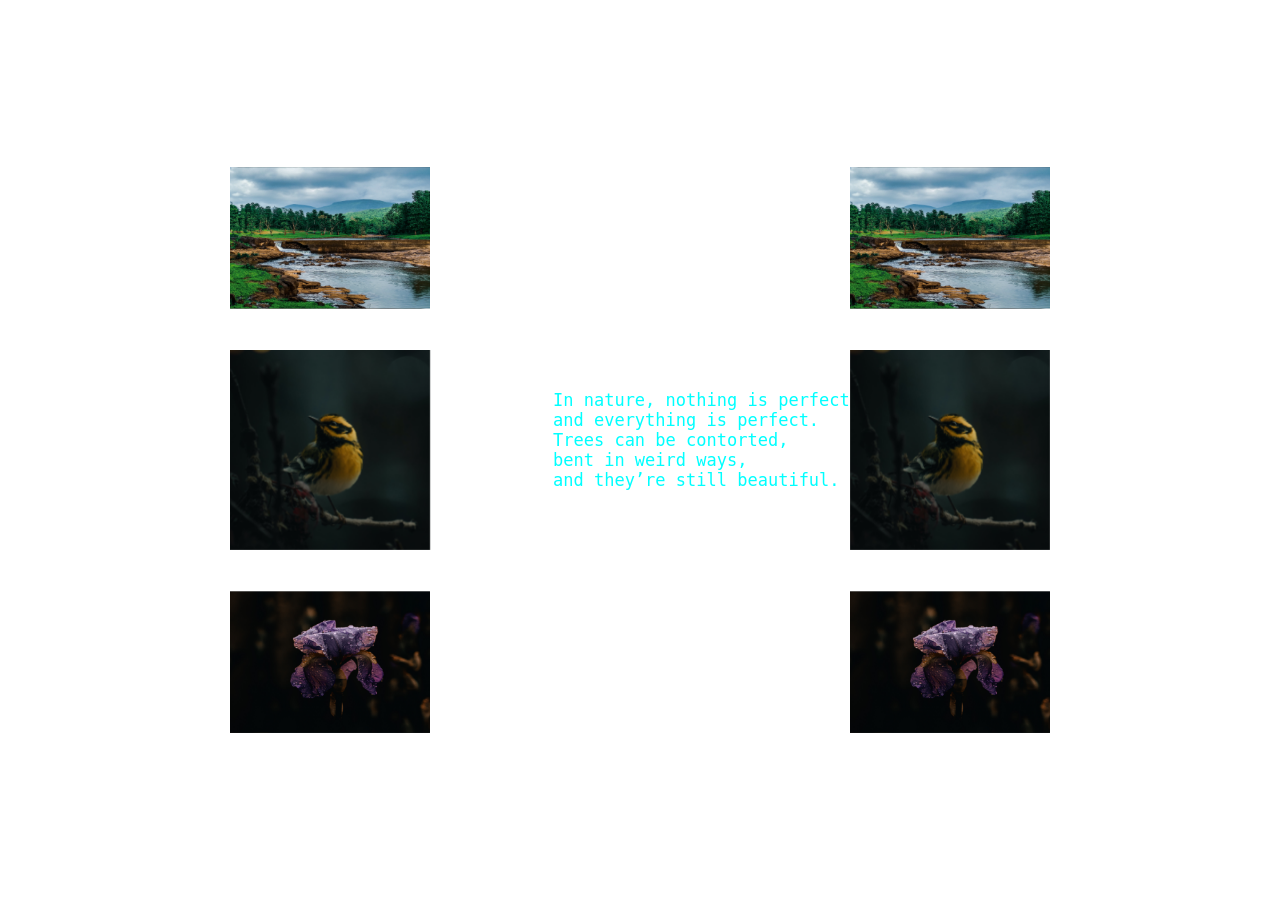
==== index.html @ e212b4fd "Updated" ====
<!DOCTYPE html>
<html lang="en">

<head>
    <meta charset="UTF-8">
    <meta http-equiv="X-UA-Compatible" content="IE=edge">
    <meta name="viewport" content="width=device-width, initial-scale=1.0">
    <link rel="stylesheet" href="style.css">
    <title>Happiest Birthday My Dear Best Friend </title>
</head>

<body>


    <div class="box">
        <span class="imgg" style="--i:1;"><img src="1pic.jpg"></span>
        <span class="imgg" style="--i:2;"><img src="2pic.jpg"></span>
        <span class="imgg" style="--i:3;"><img src="3pic.jpg"></span>
        <span class="imgg" style="--i:4;"><img src="4pic.jpg"></span>
        <span class="imgg" style="--i:5;"><img src="5pic.jpg"></span>
        <span class="imgg" style="--i:6;"><img src="6pic.jpg"></span>
        <span class="imgg" style="--i:7;"><img src="7pic.jpg"></span>
        <span class="imgg" style="--i:8;"><img src="5pic.jpg"></span>
    </div>
    <pre style="color: cyan; font-size: 17px;">
            In nature, nothing is perfect
            and everything is perfect. 
            Trees can be contorted, 
            bent in weird ways, 
            and they’re still beautiful.
        </pre>

    <div class="box">
        <span class="imgg" style="--i:1;"><img src="1pic.jpg"></span>
        <span class="imgg" style="--i:2;"><img src="2pic.jpg"></span>
        <span class="imgg" style="--i:3;"><img src="3pic.jpg"></span>
        <span class="imgg" style="--i:4;"><img src="4pic.jpg"></span>
        <span class="imgg" style="--i:5;"><img src="5pic.jpg"></span>
        <span class="imgg" style="--i:6;"><img src="6pic.jpg"></span>
        <span class="imgg" style="--i:7;"><img src="7pic.jpg"></span>
        <span class="imgg" style="--i:8;"><img src="5pic.jpg"></span>
    </div>






</body>

</html>
---- style.css ----
* {
    margin: 0;
    padding: 0;
    box-sizing: border-box;
}

body {
    display: flex;
    justify-content: center; 
    align-items: center; 
    min-height: 100vh;
    /* background: #000; */
    background-image: url("bc2.jpg");
    background-repeat: no-repeat;
    background-attachment: fixed;
    background-size: 100% 100%;
}

.box {
    position: relative;
    width: 200px;
    height: 200px;
    transform-style: preserve-3d;
    animation: animate 20s linear infinite;
    
}

@keyframes animate {
    0% {
        transform: perspective(1000px) rotateX(0deg) rotateY(35deg);
    }

    100% {
        transform: perspective(1000px) rotateX(360deg) rotateY(35deg);
    }
}



.imgg {
    position: absolute;
    top: 0;
    left: 0;
    width: 100%;
    height: 100%;
    transform-origin: center;
    transform-style: preserve-3d;
    transform: rotateX(calc(var(--i) * 45deg)) translateZ(300px);
}

.box span img {
    position: absolute;
    top: 0;
    left: 0;
    width: 100%;
    height: 100%;
    object-fit: cover;

}
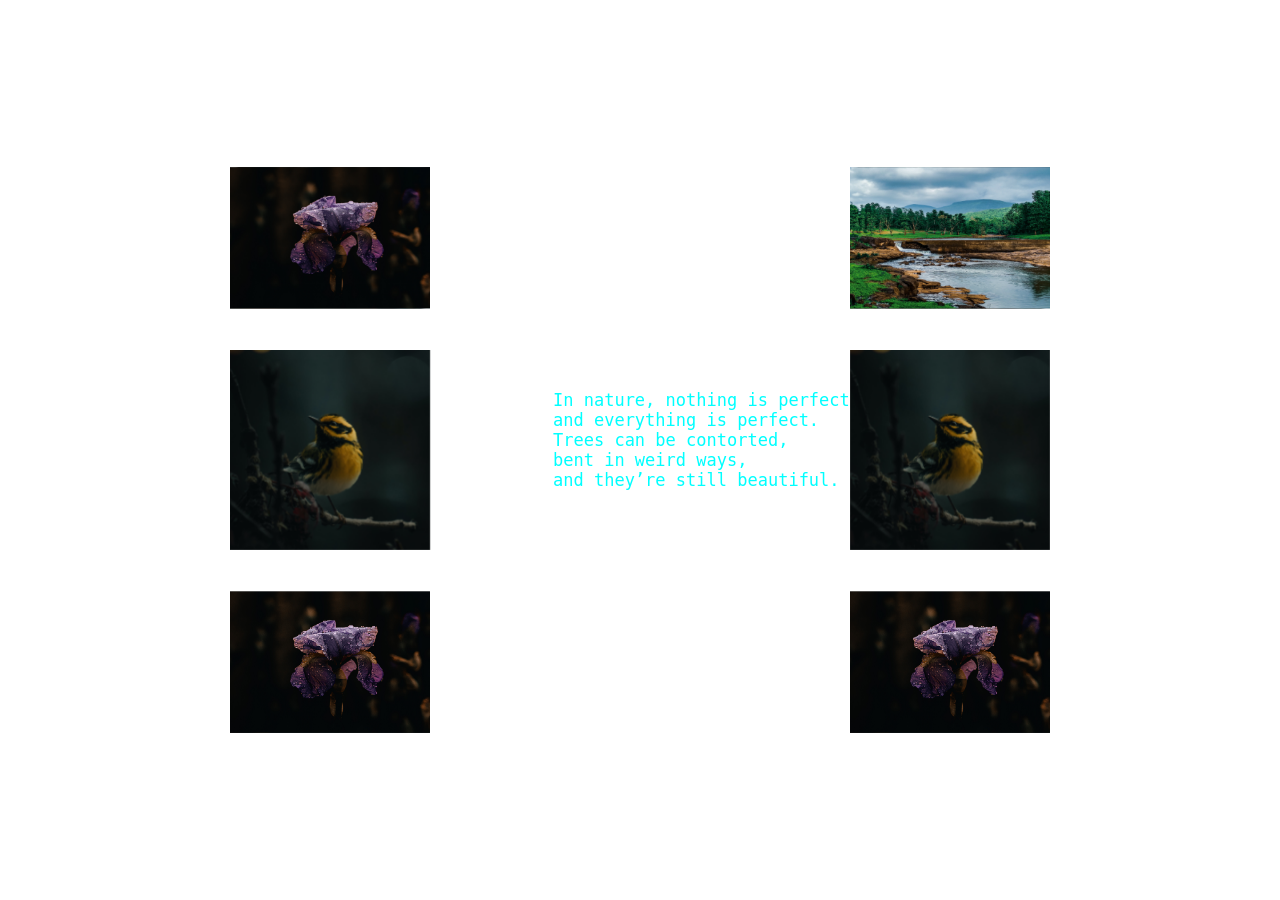
==== commit 38a09fc5: "Updated" ====
--- a/index.html
+++ b/index.html
@@ -13,14 +13,14 @@
 
 
     <div class="box">
-        <span class="imgg" style="--i:1;"><img src="1pic.jpg"></span>
-        <span class="imgg" style="--i:2;"><img src="2pic.jpg"></span>
-        <span class="imgg" style="--i:3;"><img src="3pic.jpg"></span>
-        <span class="imgg" style="--i:4;"><img src="4pic.jpg"></span>
-        <span class="imgg" style="--i:5;"><img src="5pic.jpg"></span>
-        <span class="imgg" style="--i:6;"><img src="6pic.jpg"></span>
-        <span class="imgg" style="--i:7;"><img src="7pic.jpg"></span>
-        <span class="imgg" style="--i:8;"><img src="5pic.jpg"></span>
+        <span class="imgg" style="--i:1;"><img src="pics/7pic.jpg"></span>
+        <span class="imgg" style="--i:2;"><img src="pics/2pic.jpg"></span>
+        <span class="imgg" style="--i:3;"><img src="pics/3pic.jpg"></span>
+        <span class="imgg" style="--i:4;"><img src="pics/4pic.jpg"></span>
+        <span class="imgg" style="--i:5;"><img src="pics/5pic.jpg"></span>
+        <span class="imgg" style="--i:6;"><img src="pics/6pic.jpg"></span>
+        <span class="imgg" style="--i:7;"><img src="pics/7pic.jpg"></span>
+        <span class="imgg" style="--i:8;"><img src="pics/5pic.jpg"></span>
     </div>
     <pre style="color: cyan; font-size: 17px;">
             In nature, nothing is perfect
@@ -31,14 +31,14 @@
         </pre>
 
     <div class="box">
-        <span class="imgg" style="--i:1;"><img src="1pic.jpg"></span>
-        <span class="imgg" style="--i:2;"><img src="2pic.jpg"></span>
-        <span class="imgg" style="--i:3;"><img src="3pic.jpg"></span>
-        <span class="imgg" style="--i:4;"><img src="4pic.jpg"></span>
-        <span class="imgg" style="--i:5;"><img src="5pic.jpg"></span>
-        <span class="imgg" style="--i:6;"><img src="6pic.jpg"></span>
-        <span class="imgg" style="--i:7;"><img src="7pic.jpg"></span>
-        <span class="imgg" style="--i:8;"><img src="5pic.jpg"></span>
+        <span class="imgg" style="--i:1;"><img src="pics/1pic.jpg"></span>
+        <span class="imgg" style="--i:2;"><img src="pics/2pic.jpg"></span>
+        <span class="imgg" style="--i:3;"><img src="pics/3pic.jpg"></span>
+        <span class="imgg" style="--i:4;"><img src="pics/4pic.jpg"></span>
+        <span class="imgg" style="--i:5;"><img src="pics/5pic.jpg"></span>
+        <span class="imgg" style="--i:6;"><img src="pics/6pic.jpg"></span>
+        <span class="imgg" style="--i:7;"><img src="pics/7pic.jpg"></span>
+        <span class="imgg" style="--i:8;"><img src="pics/5pic.jpg"></span>
     </div>
 
 
--- a/style.css
+++ b/style.css
@@ -10,7 +10,7 @@
     align-items: center; 
     min-height: 100vh;
     /* background: #000; */
-    background-image: url("bc2.jpg");
+    background-image: url("pics/bc2.jpg");
     background-repeat: no-repeat;
     background-attachment: fixed;
     background-size: 100% 100%;
